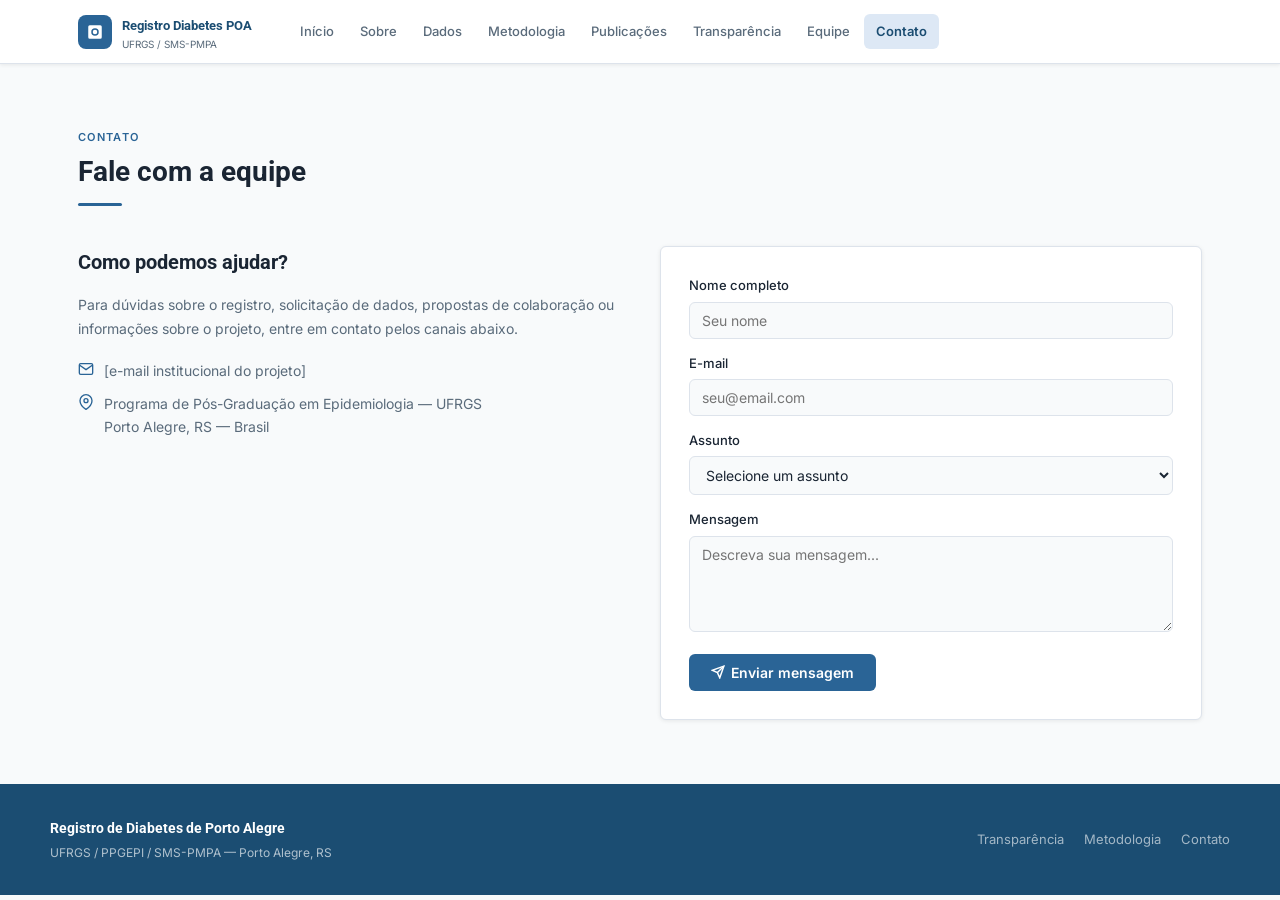
==== contato.html @ 7841e89a "v5: páginas separadas e style.css" ====
<!DOCTYPE html>
<html lang="pt-BR">
<head>
  <meta charset="UTF-8" />
  <meta name="viewport" content="width=device-width, initial-scale=1.0" />
  <title>Contato — Registro de Diabetes de Porto Alegre</title>
  <meta name="description" content="Fale com a equipe do Registro de Diabetes de Porto Alegre." />
  <link rel="preconnect" href="https://fonts.googleapis.com" />
  <link rel="preconnect" href="https://fonts.gstatic.com" crossorigin />
  <link href="https://fonts.googleapis.com/css2?family=Inter:wght@400;500;600;700&family=Roboto:wght@500;700&display=swap" rel="stylesheet" />
  <link rel="stylesheet" href="style.css" />
</head>
<body>

<nav id="topnav">
  <div class="nav-inner">
    <a class="nav-brand" href="index.html">
      <div class="nav-brand-icon">
        <svg viewBox="0 0 24 24" xmlns="http://www.w3.org/2000/svg"><path d="M19 3H5a2 2 0 00-2 2v14a2 2 0 002 2h14a2 2 0 002-2V5a2 2 0 00-2-2zm-7 14a5 5 0 110-10 5 5 0 010 10zm0-8a3 3 0 100 6 3 3 0 000-6z"/></svg>
      </div>
      <div>
        <span class="nav-brand-name">Registro Diabetes POA
          <span class="nav-brand-sub">UFRGS / SMS-PMPA</span>
        </span>
      </div>
    </a>
    <ul class="nav-links">
      <li><a href="index.html">Início</a></li>
      <li><a href="sobre.html">Sobre</a></li>
      <li><a href="dados.html">Dados</a></li>
      <li><a href="metodologia.html">Metodologia</a></li>
      <li><a href="publicacoes.html">Publicações</a></li>
      <li><a href="transparencia.html">Transparência</a></li>
      <li><a href="equipe.html">Equipe</a></li>
      <li><a href="contato.html" class="active" aria-current="page">Contato</a></li>
    </ul>
  </div>
</nav>

<main class="main">

<section id="contato">
  <div class="section-wrap">
    <div class="section-header">
      <div class="section-label">Contato</div>
      <h2 class="section-title">Fale com a equipe</h2>
      <div class="divider"></div>
    </div>
    <div class="contact-grid">
      <div class="contact-info">
        <h3>Como podemos ajudar?</h3>
        <p>Para dúvidas sobre o registro, solicitação de dados, propostas de colaboração ou informações sobre o projeto, entre em contato pelos canais abaixo.</p>
        <div class="contact-detail">
          <svg viewBox="0 0 24 24" fill="none" stroke="currentColor" stroke-width="2"><path d="M4 4h16c1.1 0 2 .9 2 2v12c0 1.1-.9 2-2 2H4c-1.1 0-2-.9-2-2V6c0-1.1.9-2 2-2z"/><polyline points="22,6 12,13 2,6"/></svg>
          <span>[e-mail institucional do projeto]</span>
        </div>
        <div class="contact-detail">
          <svg viewBox="0 0 24 24" fill="none" stroke="currentColor" stroke-width="2"><path d="M21 10c0 7-9 13-9 13s-9-6-9-13a9 9 0 0118 0z"/><circle cx="12" cy="10" r="3"/></svg>
          <span>Programa de Pós-Graduação em Epidemiologia — UFRGS<br>Porto Alegre, RS — Brasil</span>
        </div>
      </div>
      <div class="contact-form">
        <div class="form-group"><label for="c-nome">Nome completo</label><input id="c-nome" type="text" placeholder="Seu nome" /></div>
        <div class="form-group"><label for="c-email">E-mail</label><input id="c-email" type="email" placeholder="seu@email.com" /></div>
        <div class="form-group">
          <label for="c-assunto">Assunto</label>
          <select id="c-assunto">
            <option value="">Selecione um assunto</option>
            <option>Solicitação de dados</option>
            <option>Proposta de colaboração</option>
            <option>Imprensa e comunicação</option>
            <option>Dúvidas gerais</option>
          </select>
        </div>
        <div class="form-group"><label for="c-msg">Mensagem</label><textarea id="c-msg" placeholder="Descreva sua mensagem..."></textarea></div>
        <button class="btn-primary" type="button">
          <svg width="14" height="14" viewBox="0 0 24 24" fill="none" stroke="currentColor" stroke-width="2.5"><line x1="22" y1="2" x2="11" y2="13"/><polygon points="22 2 15 22 11 13 2 9 22 2"/></svg>
          Enviar mensagem
        </button>
      </div>
    </div>
  </div>
</section>

</main>

<footer>
  <div class="footer-inner">
    <div class="footer-left">
      <strong>Registro de Diabetes de Porto Alegre</strong>
      <p>UFRGS / PPGEPI / SMS-PMPA — Porto Alegre, RS</p>
    </div>
    <div class="footer-links">
      <a href="transparencia.html">Transparência</a>
      <a href="metodologia.html">Metodologia</a>
      <a href="contato.html">Contato</a>
    </div>
  </div>
</footer>

</body>
</html>
---- style.css ----
/* Registro de Diabetes de Porto Alegre — folha de estilos */

:root {
  --blue:       #2A6496;
  --blue-dark:  #1B4D72;
  --accent:     #3A8A6E;
  --bg:         #F8FAFB;
  --surface:    #FFFFFF;
  --border:     #DDE3EB;
  --text:       #1A2533;
  --muted:      #5A6B7B;
  --light-text: #8A9BAB;
  --nav-h:      64px;
  --max:        1180px;
  --radius:     6px;
  --shadow-sm:  0 1px 4px rgba(0,0,0,0.08);
  --heading:    'Roboto', 'Inter', sans-serif;
}
*, *::before, *::after { box-sizing: border-box; margin: 0; padding: 0; }
html { scroll-behavior: smooth; }
body {
  font-family: 'Inter', sans-serif;
  background: var(--bg);
  color: var(--text);
  line-height: 1.65;
  font-size: 15px;
}
img { max-width: 100%; display: block; }
a { color: var(--blue); text-decoration: none; }
a:hover { text-decoration: underline; }

/* MENU SUPERIOR */
#topnav {
  position: fixed; top: 0; left: 0; right: 0;
  height: var(--nav-h);
  background: var(--surface);
  border-bottom: 1px solid var(--border);
  z-index: 100;
  display: flex; align-items: center;
  box-shadow: var(--shadow-sm);
}
.nav-inner {
  max-width: var(--max); margin: 0 auto; padding: 0 28px;
  width: 100%; display: flex; align-items: center;
}
.nav-brand {
  text-decoration: none;
  display: flex; align-items: center; gap: 10px;
  flex-shrink: 0; margin-right: 36px; cursor: pointer;
}
.nav-brand-icon {
  width: 34px; height: 34px; background: var(--blue); border-radius: 8px;
  display: flex; align-items: center; justify-content: center;
}
.nav-brand-icon svg { width: 18px; height: 18px; fill: white; }
.nav-brand-name {
  font-family: var(--heading);
  font-size: 13px; font-weight: 700; color: var(--blue-dark); line-height: 1.25;
}
.nav-brand-sub { font-family: 'Inter', sans-serif; font-size: 10px; font-weight: 400; color: var(--muted); display: block; }
.nav-links { display: flex; list-style: none; gap: 2px; flex: 1; }
.nav-links li a {
  display: inline-block; text-decoration: none;
  background: none; border: none; cursor: pointer;
  padding: 7px 12px; border-radius: var(--radius);
  font-family: 'Inter', sans-serif; font-size: 13px; font-weight: 500;
  color: var(--muted); transition: color .15s, background .15s; white-space: nowrap;
}
.nav-links li a:hover { color: var(--blue); background: #EEF4FA; }
.nav-links li a.active { color: var(--blue-dark); background: #DDE8F5; font-weight: 600; }

.main { margin-top: var(--nav-h); }

/* HERO */
#hero {
  background: linear-gradient(135deg, #1B4D72 0%, #2A6496 55%, #3A8A6E 100%);
  padding: 80px 28px 72px; position: relative; overflow: hidden;
}
#hero::before {
  content: ''; position: absolute; inset: 0;
  background: url("data:image/svg+xml,%3Csvg width='60' height='60' viewBox='0 0 60 60' xmlns='http://www.w3.org/2000/svg'%3E%3Cg fill='none' fill-rule='evenodd'%3E%3Cg fill='%23ffffff' fill-opacity='0.03'%3E%3Cpath d='M36 34v-4h-2v4h-4v2h4v4h2v-4h4v-2h-4zm0-30V0h-2v4h-4v2h4v4h2V6h4V4h-4zM6 34v-4H4v4H0v2h4v4h2v-4h4v-2H6zM6 4V0H4v4H0v2h4v4h2V6h4V4H6z'/%3E%3C/g%3E%3C/g%3E%3C/svg%3E");
}
.hero-inner {
  max-width: var(--max); margin: 0 auto; position: relative; z-index: 1;
  display: grid; grid-template-columns: 1fr auto; gap: 48px; align-items: center;
}
.hero-label {
  display: inline-block; font-size: 11px; font-weight: 600; letter-spacing: .12em;
  text-transform: uppercase; color: rgba(255,255,255,0.75);
  border: 1px solid rgba(255,255,255,0.22); padding: 4px 12px; border-radius: 20px; margin-bottom: 18px;
}
.hero-title {
  font-family: var(--heading); font-size: 42px; font-weight: 700;
  color: #fff; line-height: 1.18; margin-bottom: 16px;
}
.hero-question {
  font-size: 17px; color: rgba(255,255,255,0.85);
  margin-bottom: 28px; max-width: 540px; line-height: 1.6;
  border-left: 3px solid rgba(255,255,255,0.35); padding-left: 16px;
}
.hero-cta {
  display: inline-flex; align-items: center; gap: 8px;
  background: rgba(255,255,255,0.14); border: 1px solid rgba(255,255,255,0.32);
  color: white; padding: 10px 22px; border-radius: var(--radius);
  font-size: 14px; font-weight: 600; cursor: pointer; transition: background .2s;
  font-family: 'Inter', sans-serif;
}
.hero-cta:hover { background: rgba(255,255,255,0.24); text-decoration: none; }
.hero-stats { display: flex; flex-direction: column; gap: 12px; min-width: 190px; }
.stat-card {
  background: rgba(255,255,255,0.10); border: 1px solid rgba(255,255,255,0.16);
  border-radius: var(--radius); padding: 16px 20px; text-align: center;
}
.stat-num { font-family: var(--heading); font-size: 28px; font-weight: 700; color: #fff; line-height: 1; }
.stat-label { font-size: 11px; color: rgba(255,255,255,0.68); margin-top: 6px; text-transform: uppercase; letter-spacing: .08em; }

/* LAYOUT COMUM */
.section-wrap { max-width: var(--max); margin: 0 auto; padding: 64px 28px; }
.section-header { margin-bottom: 40px; }
.section-label {
  font-size: 11px; font-weight: 600; letter-spacing: .12em;
  text-transform: uppercase; color: var(--blue); margin-bottom: 8px;
}
.section-title {
  font-family: var(--heading); font-size: 28px; font-weight: 700;
  color: var(--text); line-height: 1.25; margin-bottom: 10px;
}
.section-desc { font-size: 16px; color: var(--muted); max-width: 640px; line-height: 1.7; }
.divider { width: 44px; height: 3px; background: var(--blue); border-radius: 2px; margin: 14px 0 0; }

/* CARDS */
.grid-2 { display: grid; grid-template-columns: 1fr 1fr; gap: 20px; }
.grid-3 { display: grid; grid-template-columns: repeat(3, 1fr); gap: 20px; }
.grid-4 { display: grid; grid-template-columns: repeat(4, 1fr); gap: 20px; }
.card {
  background: var(--surface); border: 1px solid var(--border);
  border-radius: var(--radius); padding: 24px 28px; box-shadow: var(--shadow-sm);
}
.card h3 { font-family: var(--heading); font-size: 16px; font-weight: 700; color: var(--text); margin-bottom: 10px; }
.card p { color: var(--muted); font-size: 14px; line-height: 1.7; }
.card-icon {
  width: 40px; height: 40px; background: #EEF4FA; border-radius: 8px;
  display: flex; align-items: center; justify-content: center; margin-bottom: 16px;
}
.card-icon svg { width: 20px; height: 20px; color: var(--blue); }
.bullet-list { list-style: none; margin-top: 12px; display: flex; flex-direction: column; gap: 8px; }
.bullet-list li { display: flex; align-items: flex-start; gap: 10px; font-size: 14px; color: var(--muted); }
.bullet-list li span { display: inline-block; width: 5px; height: 5px; border-radius: 50%; background: var(--blue); margin-top: 8px; flex-shrink: 0; }

/* LOGOS INSTITUCIONAIS */
.institutions { background: var(--surface); border-top: 1px solid var(--border); }
.institutions-inner { max-width: var(--max); margin: 0 auto; padding: 44px 28px 52px; text-align: center; }
.institutions .section-label { margin-bottom: 28px; color: var(--muted); }
.logo-row { display: flex; align-items: center; justify-content: center; gap: 72px; flex-wrap: wrap; }
.logo-row img { height: 96px; width: auto; object-fit: contain; }
.logo-row img.logo-ppgepi { height: 72px; }

/* DADOS */
.embed-placeholder {
  background: var(--surface); border: 1px dashed var(--border); border-radius: var(--radius);
  padding: 56px 28px; text-align: center; color: var(--light-text); margin-top: 24px;
}
.embed-placeholder svg { margin: 0 auto; }
.embed-placeholder p { font-size: 14px; margin-top: 8px; }

/* METODOLOGIA */
.method-layout { display: grid; grid-template-columns: 210px 1fr; gap: 40px; align-items: start; }
.method-nav {
  position: sticky; top: calc(var(--nav-h) + 20px);
  background: var(--surface); border: 1px solid var(--border); border-radius: var(--radius);
  padding: 12px 0; box-shadow: var(--shadow-sm);
}
.method-nav a {
  display: block; padding: 8px 18px; font-size: 13px; color: var(--muted);
  border-left: 2px solid transparent; transition: all .15s;
}
.method-nav a:hover { color: var(--blue); border-color: var(--blue); text-decoration: none; background: #F4F8FC; }
.method-nav a.active { color: var(--blue-dark); border-color: var(--blue-dark); background: #EEF4FA; font-weight: 500; }
.method-content section { margin-bottom: 44px; scroll-margin-top: calc(var(--nav-h) + 20px); }
.method-content section h2 {
  font-family: var(--heading); font-size: 21px; font-weight: 700; color: var(--text);
  margin-bottom: 12px; padding-bottom: 10px; border-bottom: 1px solid var(--border);
}
.method-content section p { color: var(--muted); font-size: 14px; line-height: 1.8; margin-bottom: 10px; }
.method-content section ul { margin: 8px 0 12px 20px; color: var(--muted); font-size: 14px; line-height: 1.8; }

/* PUBLICAÇÕES */
.pub-tabs { display: flex; gap: 4px; border-bottom: 2px solid var(--border); margin-bottom: 28px; flex-wrap: wrap; }
.pub-tabs-wrap > input { position: absolute; opacity: 0; pointer-events: none; }
.pub-tabs label {
  cursor: pointer; padding: 10px 20px;
  font-size: 14px; font-weight: 500; color: var(--muted);
  border-bottom: 2px solid transparent; margin-bottom: -2px; transition: all .15s;
}
.pub-tabs label:hover { color: var(--blue); }
.pub-pane { display: none; }
#tab-artigos:checked ~ .pub-tabs label[for="tab-artigos"],
#tab-boletins:checked ~ .pub-tabs label[for="tab-boletins"],
#tab-tccs:checked ~ .pub-tabs label[for="tab-tccs"] {
  color: var(--blue-dark); border-bottom-color: var(--blue-dark); font-weight: 600;
}
#tab-artigos:checked ~ #artigos,
#tab-boletins:checked ~ #boletins,
#tab-tccs:checked ~ #tccs { display: block; }
.pub-tabs-wrap > input:focus-visible ~ .pub-tabs { outline: 2px solid var(--blue); outline-offset: 4px; }
.pub-list { display: flex; flex-direction: column; gap: 14px; }
.pub-item { background: var(--surface); border: 1px solid var(--border); border-radius: var(--radius); padding: 20px 24px; box-shadow: var(--shadow-sm); }
.pub-item h4 { font-family: var(--heading); font-size: 15px; font-weight: 700; color: var(--text); margin-bottom: 6px; }
.pub-item p { font-size: 13px; color: var(--muted); }
.tag { display: inline-block; font-size: 11px; padding: 2px 8px; border-radius: 20px; background: #EEF4FA; color: var(--blue); font-weight: 500; margin-bottom: 8px; }
.tag-green { background: #EAF5F1; color: var(--accent); }

/* TRANSPARÊNCIA */
.transp-card { background: var(--surface); border: 1px solid var(--border); border-radius: var(--radius); padding: 22px 26px; box-shadow: var(--shadow-sm); }
.transp-card h3 { font-family: var(--heading); font-size: 15px; font-weight: 700; color: var(--text); margin-bottom: 8px; display: flex; align-items: center; gap: 8px; }
.transp-card p { font-size: 13px; color: var(--muted); line-height: 1.7; }
.badge { display: inline-flex; align-items: center; font-size: 11px; padding: 3px 9px; border-radius: 20px; font-weight: 500; margin-top: 10px; }
.badge-blue { background: #EEF4FA; color: var(--blue); }
.badge-green { background: #EAF5F1; color: var(--accent); }

/* EQUIPE */
.team-card { background: var(--surface); border: 1px solid var(--border); border-radius: var(--radius); padding: 22px 18px; text-align: center; box-shadow: var(--shadow-sm); }
.team-avatar {
  width: 56px; height: 56px; border-radius: 50%;
  background: linear-gradient(135deg, #2A6496, #3A8A6E);
  margin: 0 auto 12px; display: flex; align-items: center; justify-content: center;
  font-family: var(--heading); font-size: 19px; font-weight: 700; color: white;
}
.team-card h4 { font-family: var(--heading); font-size: 15px; font-weight: 700; color: var(--text); margin-bottom: 3px; }
.team-card p { font-size: 12px; color: var(--muted); }
.team-role { display: inline-block; font-size: 11px; padding: 2px 8px; border-radius: 20px; background: #EEF4FA; color: var(--blue); margin-top: 7px; }
.partners-row { margin-top: 44px; padding-top: 28px; border-top: 1px solid var(--border); }
.partners-row h3 { font-family: var(--heading); font-size: 16px; font-weight: 700; color: var(--text); margin-bottom: 16px; }
.partners-list { display: flex; flex-wrap: wrap; gap: 10px; }
.partner-chip { background: var(--surface); border: 1px solid var(--border); border-radius: var(--radius); padding: 9px 18px; font-size: 13px; font-weight: 500; color: var(--muted); }

/* CONTATO */
.contact-grid { display: grid; grid-template-columns: 1fr 1fr; gap: 40px; }
.contact-info h3 { font-family: var(--heading); font-size: 20px; font-weight: 700; color: var(--text); margin-bottom: 14px; }
.contact-info p { font-size: 14px; color: var(--muted); line-height: 1.7; margin-bottom: 18px; }
.contact-detail { display: flex; align-items: flex-start; gap: 10px; font-size: 14px; color: var(--muted); margin-bottom: 10px; }
.contact-detail svg { width: 16px; height: 16px; flex-shrink: 0; color: var(--blue); margin-top: 2px; }
.contact-form { background: var(--surface); border: 1px solid var(--border); border-radius: var(--radius); padding: 28px; box-shadow: var(--shadow-sm); }
.form-group { margin-bottom: 14px; }
.form-group label { display: block; font-size: 13px; font-weight: 500; color: var(--text); margin-bottom: 5px; }
.form-group input, .form-group textarea, .form-group select {
  width: 100%; padding: 9px 12px; border: 1px solid var(--border); border-radius: var(--radius);
  font-family: 'Inter', sans-serif; font-size: 14px; color: var(--text); background: var(--bg); transition: border-color .15s;
}
.form-group input:focus, .form-group textarea:focus, .form-group select:focus { outline: none; border-color: var(--blue); background: var(--surface); }
.form-group textarea { resize: vertical; min-height: 96px; }
.btn-primary {
  display: inline-flex; align-items: center; gap: 6px; background: var(--blue); color: white; border: none;
  padding: 10px 22px; border-radius: var(--radius); font-family: 'Inter', sans-serif;
  font-size: 14px; font-weight: 600; cursor: pointer; transition: background .2s;
}
.btn-primary:hover { background: var(--blue-dark); }

/* RODAPÉ */
footer { background: var(--blue-dark); color: rgba(255,255,255,0.65); padding: 32px 28px; }
.footer-inner { max-width: var(--max); margin: 0 auto; display: flex; align-items: center; justify-content: space-between; gap: 20px; flex-wrap: wrap; }
.footer-left strong { font-family: var(--heading); font-weight: 700; color: white; font-size: 14px; }
.footer-left p { font-size: 12px; margin-top: 3px; }
.footer-links { display: flex; gap: 20px; }
.footer-links a { font-size: 13px; color: rgba(255,255,255,0.6); }
.footer-links a:hover { color: white; text-decoration: none; }

/* RESPONSIVO */
@media (max-width: 1000px) {
  .nav-inner { overflow-x: auto; }
}
@media (max-width: 900px) {
  .hero-inner { grid-template-columns: 1fr; }
  .hero-stats { flex-direction: row; }
  .hero-title { font-size: 30px; }
  .grid-2, .grid-3, .grid-4 { grid-template-columns: 1fr 1fr; }
  .contact-grid { grid-template-columns: 1fr; }
  .method-layout { grid-template-columns: 1fr; }
  .method-nav { position: static; }
  .logo-row { gap: 40px; }
}
@media (max-width: 600px) {
  .nav-inner { padding: 0 16px; }
  .nav-brand { margin-right: 16px; }
  .nav-links li a {
  display: inline-block; text-decoration: none; padding: 7px 8px; font-size: 12px; }
  .section-wrap, #hero { padding-left: 16px; padding-right: 16px; }
  .grid-2, .grid-3, .grid-4 { grid-template-columns: 1fr; }
  .hero-stats { flex-direction: column; }
  .logo-row img { height: 72px; }
  .logo-row img.logo-ppgepi { height: 56px; }
}
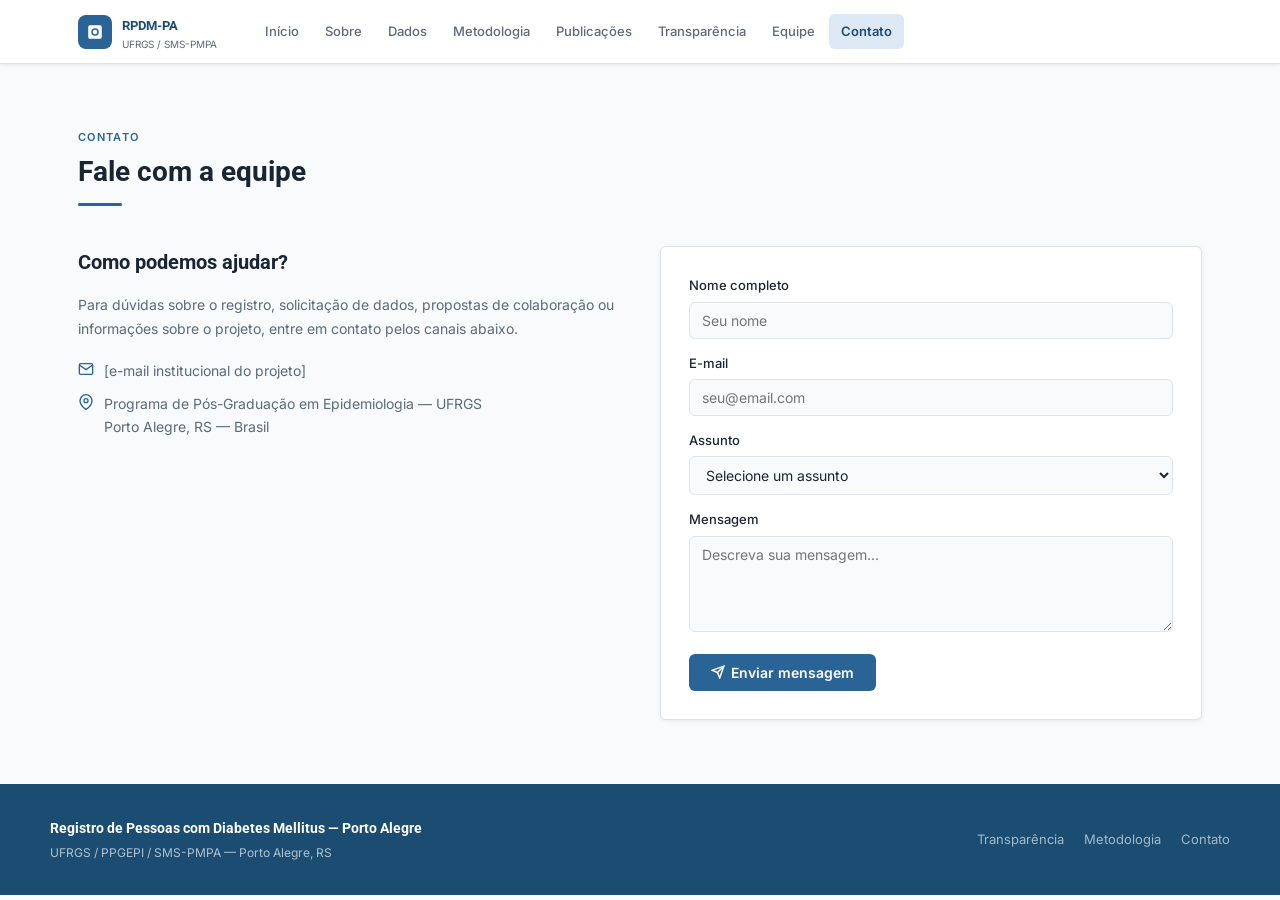
==== commit 754b02e7: "v7: nome oficial RPDM-PA" ====
--- a/contato.html
+++ b/contato.html
@@ -3,8 +3,8 @@
 <head>
   <meta charset="UTF-8" />
   <meta name="viewport" content="width=device-width, initial-scale=1.0" />
-  <title>Contato — Registro de Diabetes de Porto Alegre</title>
-  <meta name="description" content="Fale com a equipe do Registro de Diabetes de Porto Alegre." />
+  <title>Contato | RPDM-PA</title>
+  <meta name="description" content="Fale com a equipe do Registro de Pessoas com Diabetes Mellitus — Porto Alegre." />
   <link rel="preconnect" href="https://fonts.googleapis.com" />
   <link rel="preconnect" href="https://fonts.gstatic.com" crossorigin />
   <link href="https://fonts.googleapis.com/css2?family=Inter:wght@400;500;600;700&family=Roboto:wght@500;700&display=swap" rel="stylesheet" />
@@ -19,7 +19,7 @@
         <svg viewBox="0 0 24 24" xmlns="http://www.w3.org/2000/svg"><path d="M19 3H5a2 2 0 00-2 2v14a2 2 0 002 2h14a2 2 0 002-2V5a2 2 0 00-2-2zm-7 14a5 5 0 110-10 5 5 0 010 10zm0-8a3 3 0 100 6 3 3 0 000-6z"/></svg>
       </div>
       <div>
-        <span class="nav-brand-name">Registro Diabetes POA
+        <span class="nav-brand-name">RPDM-PA
           <span class="nav-brand-sub">UFRGS / SMS-PMPA</span>
         </span>
       </div>
@@ -87,7 +87,7 @@
 <footer>
   <div class="footer-inner">
     <div class="footer-left">
-      <strong>Registro de Diabetes de Porto Alegre</strong>
+      <strong>Registro de Pessoas com Diabetes Mellitus — Porto Alegre</strong>
       <p>UFRGS / PPGEPI / SMS-PMPA — Porto Alegre, RS</p>
     </div>
     <div class="footer-links">
--- a/style.css
+++ b/style.css
@@ -256,6 +256,41 @@
 }
 .btn-primary:hover { background: var(--blue-dark); }
 
+/* PÁGINA INICIAL — BLOCOS DE CONTEÚDO */
+.subhead { font-family: var(--heading); font-size: 17px; font-weight: 700; color: var(--text); margin: -8px 0 18px; }
+.band { background: var(--surface); border-top: 1px solid var(--border); border-bottom: 1px solid var(--border); }
+.card-kicker {
+  font-family: var(--heading); font-size: 12px; font-weight: 700; letter-spacing: .08em;
+  text-transform: uppercase; color: var(--blue); margin-bottom: 10px;
+}
+.system-list {
+  display: grid; grid-template-columns: repeat(auto-fill, minmax(250px, 1fr));
+  background: var(--surface); border: 1px solid var(--border);
+  border-radius: var(--radius); overflow: hidden; margin-bottom: 24px;
+}
+.system {
+  padding: 16px 20px; display: flex; flex-direction: column; gap: 4px;
+  box-shadow: 1px 0 0 var(--border), 0 1px 0 var(--border);
+}
+.system strong { font-family: var(--heading); font-size: 15px; font-weight: 700; color: var(--blue-dark); }
+.system span { font-size: 13px; color: var(--muted); line-height: 1.5; }
+.text-link { display: inline-flex; align-items: center; gap: 6px; font-size: 14px; font-weight: 600; color: var(--blue); }
+
+/* TABELA DE DADOS */
+.table-wrap { overflow-x: auto; border: 1px solid var(--border); border-radius: var(--radius); background: var(--surface); margin: 14px 0 10px; }
+.data-table { width: 100%; border-collapse: collapse; font-size: 13.5px; }
+.data-table th {
+  text-align: left; font-family: var(--heading); font-weight: 700; font-size: 12px;
+  letter-spacing: .04em; text-transform: uppercase; color: var(--blue-dark);
+  background: #EEF4FA; padding: 10px 14px; border-bottom: 1px solid var(--border); white-space: nowrap;
+}
+.data-table td { padding: 9px 14px; border-bottom: 1px solid var(--border); color: var(--text); vertical-align: top; }
+.data-table tbody tr:last-child td { border-bottom: none; }
+.data-table tbody tr:nth-child(even) td { background: #FAFCFD; }
+.data-table td:last-child { white-space: nowrap; color: var(--muted); }
+.method-content .table-note { font-size: 12px; color: var(--light-text); }
+.method-content { min-width: 0; }
+
 /* RODAPÉ */
 footer { background: var(--blue-dark); color: rgba(255,255,255,0.65); padding: 32px 28px; }
 .footer-inner { max-width: var(--max); margin: 0 auto; display: flex; align-items: center; justify-content: space-between; gap: 20px; flex-wrap: wrap; }
